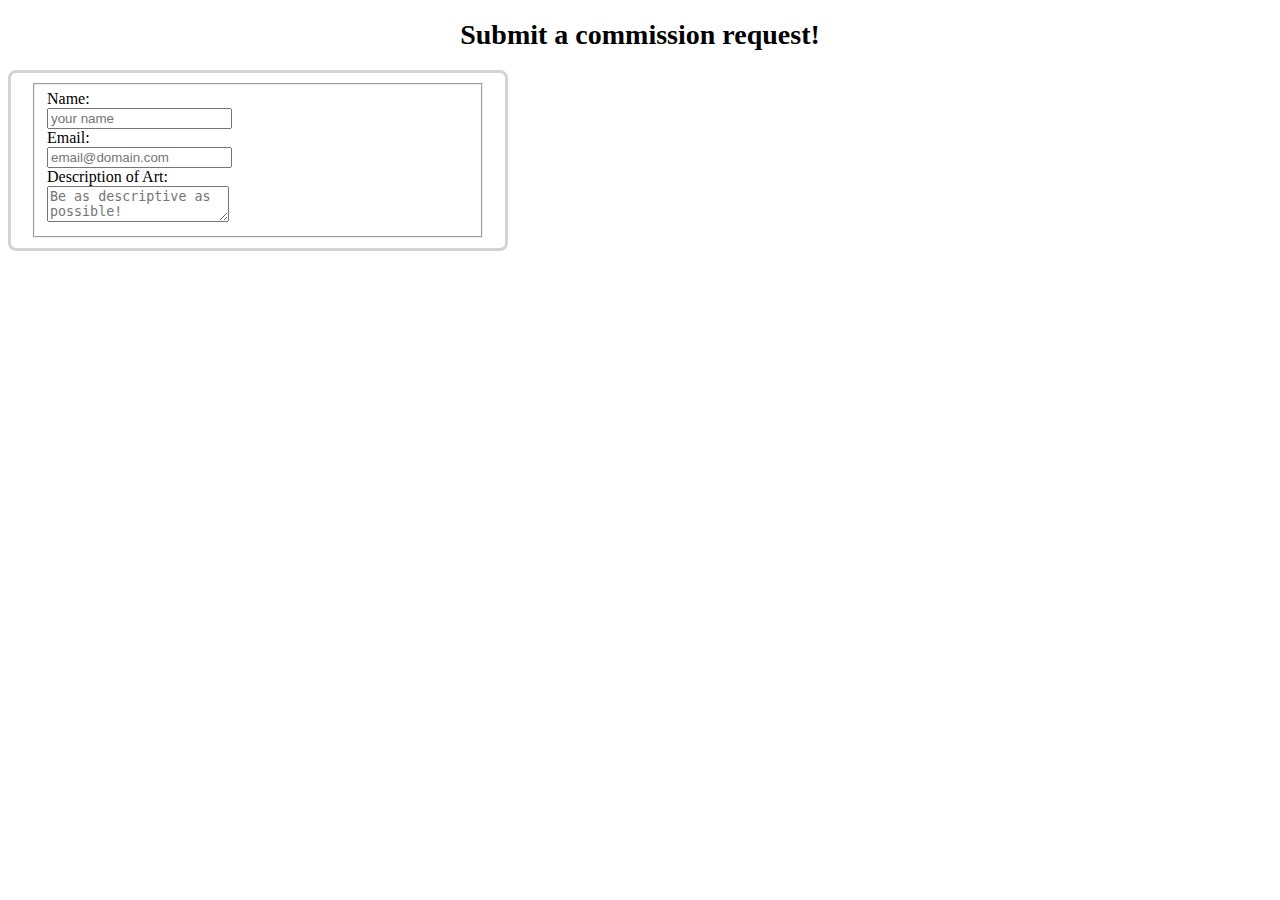
==== index.html @ fbc960d3 "first commit" ====
<!DOCTYPE html>
<html lang="en">
<head>
    <meta charset="UTF-8">
    <meta http-equiv="X-UA-Compatible" content="IE=edge">
    <meta name="viewport" content="width=device-width, initial-scale=1.0">
    <title>Maia Sheets</title>
    <link rel="stylesheet" href="https://cdn.jsdelivr.net/npm/bootstrap@4.5.3/dist/css/bootstrap.min.css" integrity="sha384-TX8t27EcRE3e/ihU7zmQxVncDAy5uIKz4rEkgIXeMed4M0jlfIDPvg6uqKI2xXr2" crossorigin="anonymous">
    <link rel="stylesheet" type="text/css" href="css/styles.css">
</head>
<body>
    <h1>Submit a commission request!</h1>
    <form action="/" method="post">
        <fieldset>
          <div><label for="name">Name:</label></div>
          <div><input type="text" id="name" name="user_name" placeholder="your name" value="" required></div>
          <div><label for="email">Email:</label></div>
          <div><input type="email" id="email" name="user_email" placeholder="email@domain.com" value="" required></div>
          <div><label for="artdescription">Description of Art:</label></div>
          <div><textarea id="artdescription" name="user_artdescription" placeholder="Be as descriptive as possible!"></textarea></div>
        </fieldset>
    </form>
    <script src="https://cdn.jsdelivr.net/npm/bootstrap@5.1.3/dist/js/bootstrap.bundle.min.js" integrity="sha384-ka7Sk0Gln4gmtz2MlQnikT1wXgYsOg+OMhuP+IlRH9sENBO0LRn5q+8nbTov4+1p" crossorigin="anonymous"></script>  
</body>
</html>
---- css/styles.css ----
form {
    max-width: 454px;
    padding: 10px 20px;
    border-style: solid;
    border-color: lightgray;
    border-radius: 8px;
}
label {
    margin-top: 10px;
}
h1 {
    text-align: center;
    font-size: 1.75em;
}
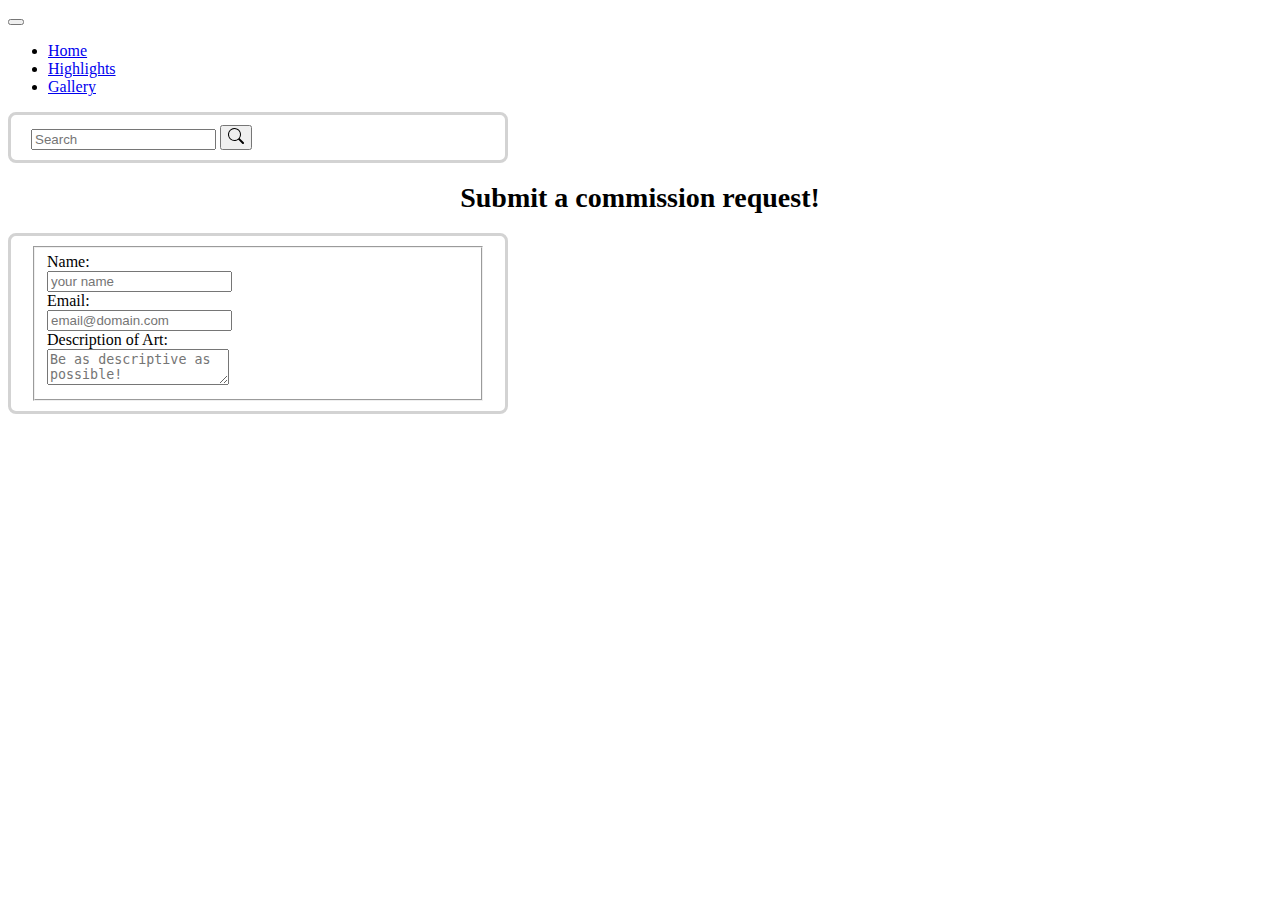
==== commit 23009511: "for irm" ====
--- a/index.html
+++ b/index.html
@@ -9,6 +9,36 @@
     <link rel="stylesheet" type="text/css" href="css/styles.css">
 </head>
 <body>
+
+    <!-- This is my collapsable navbar -->
+    <nav class="navbar navbar-expand-sm navbar-light">
+        <div class="container navigation">
+            <button type="button" class="navbar-toggler" data-bs-toggle="collapse" data-bs-target="#navbarNav"
+            aria-controls="navbarNav" aria-expanded="false" aria-label="Toggle navigation">
+                <span class="navbar-toggler-icon"></span>
+            </button>
+          <div class="collapse navbar-collapse" id="navbarNav">
+            <ul class="navbar-nav me-auto mb-0">
+              <li class="nav-item">
+                <a class="nav-link active" aria-current="page" aria-label="Home page" href="#">Home</a>
+              </li>
+              <li class="nav-item">
+                <a class="nav-link active" aria-current="page" aria-label="Highlights page" href="#">Highlights</a>
+              </li>
+              <li class="nav-item">
+                <a class="nav-link active" aria-current="page" aria-label="Gallery page" href="#">Gallery</a>
+              </li>
+            </ul>
+            <form class="d-flex">
+              <input class="form-control me-1" type="search" placeholder="Search" aria-label="Search">
+              <button class="btn btn-outline-secondary" type="submit"><svg xmlns="http://www.w3.org/2000/svg" width="16" height="16" fill="currentColor" class="bi bi-search" viewBox="0 0 16 16">
+                <path d="M11.742 10.344a6.5 6.5 0 1 0-1.397 1.398h-.001c.03.04.062.078.098.115l3.85 3.85a1 1 0 0 0 1.415-1.414l-3.85-3.85a1.007 1.007 0 0 0-.115-.1zM12 6.5a5.5 5.5 0 1 1-11 0 5.5 5.5 0 0 1 11 0z"/>
+              </svg></button>
+            </form>
+          </div>
+        </div>
+      </nav>
+
     <h1>Submit a commission request!</h1>
     <form action="/" method="post">
         <fieldset>
--- a/css/styles.css
+++ b/css/styles.css
@@ -1,3 +1,11 @@
+.navigation {
+    padding-top: 0;
+    padding-bottom: 0;
+}
+
+
+
+
 form {
     max-width: 454px;
     padding: 10px 20px;
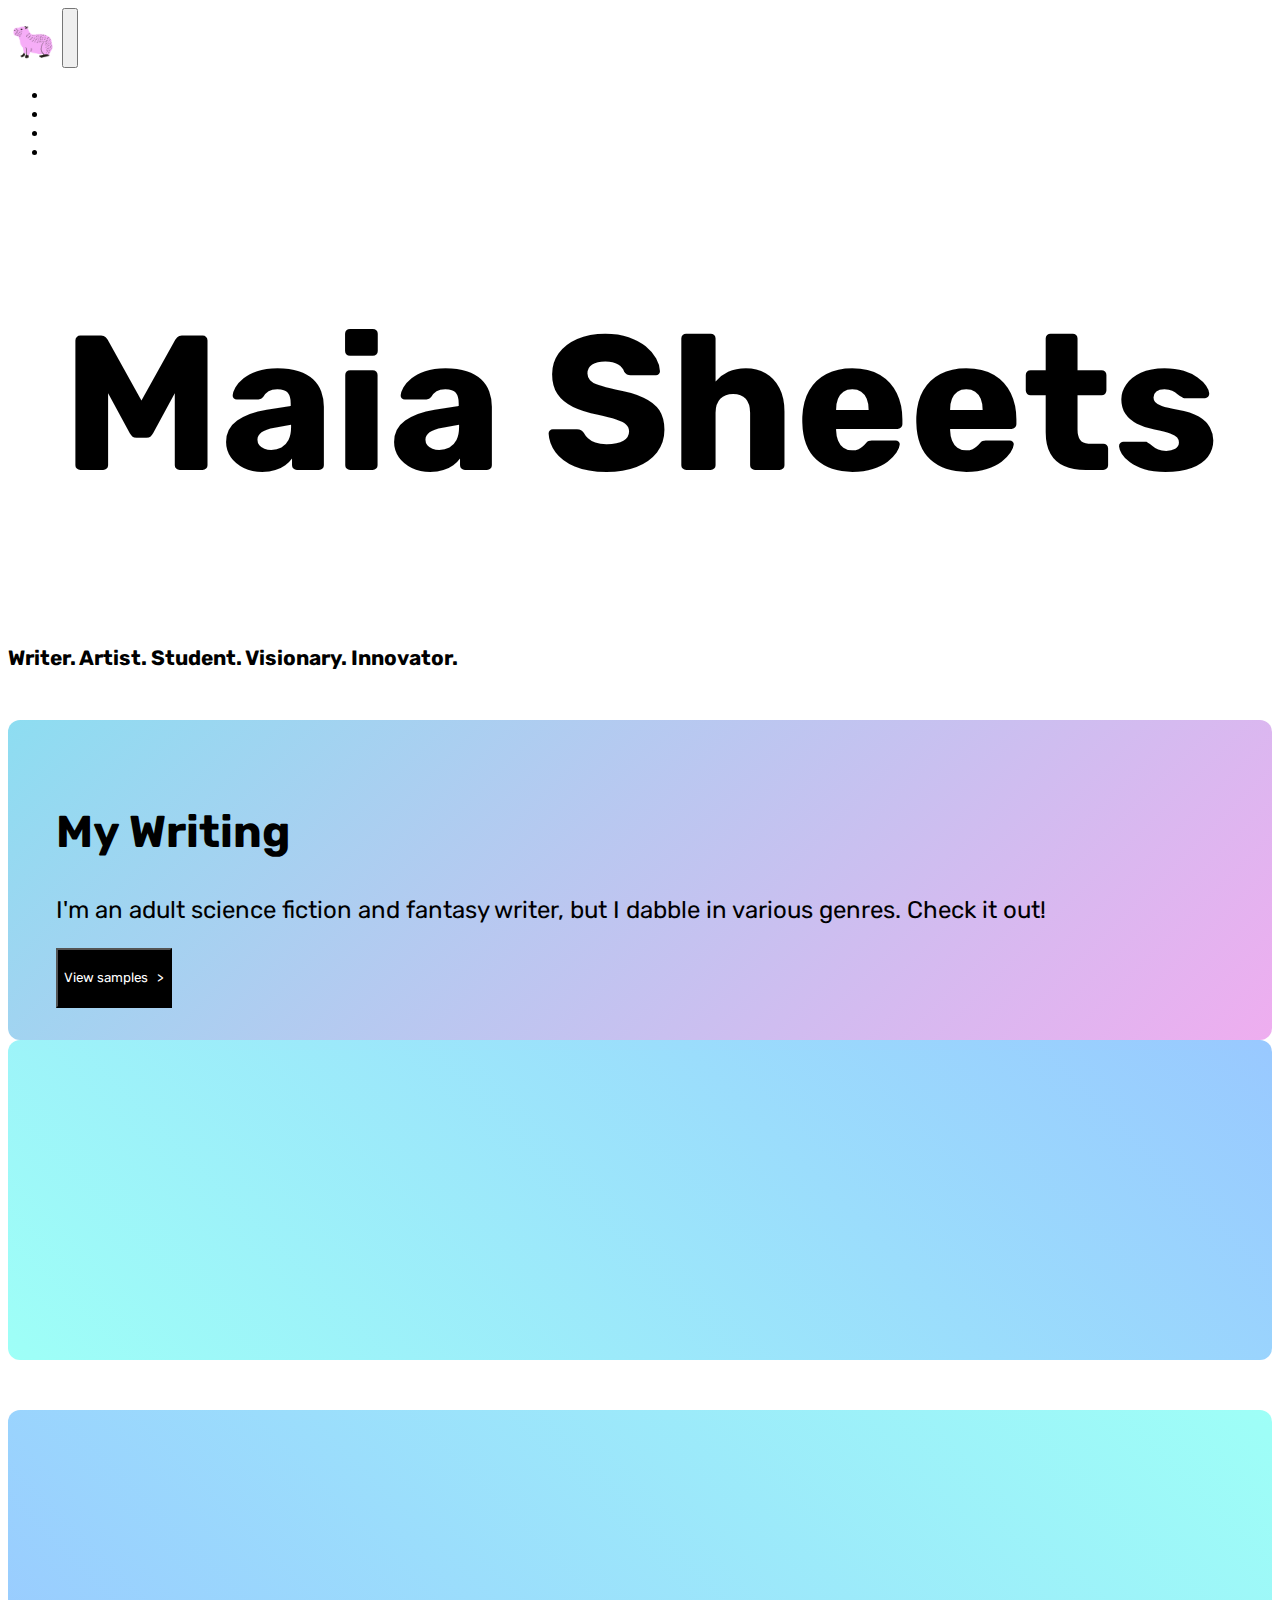
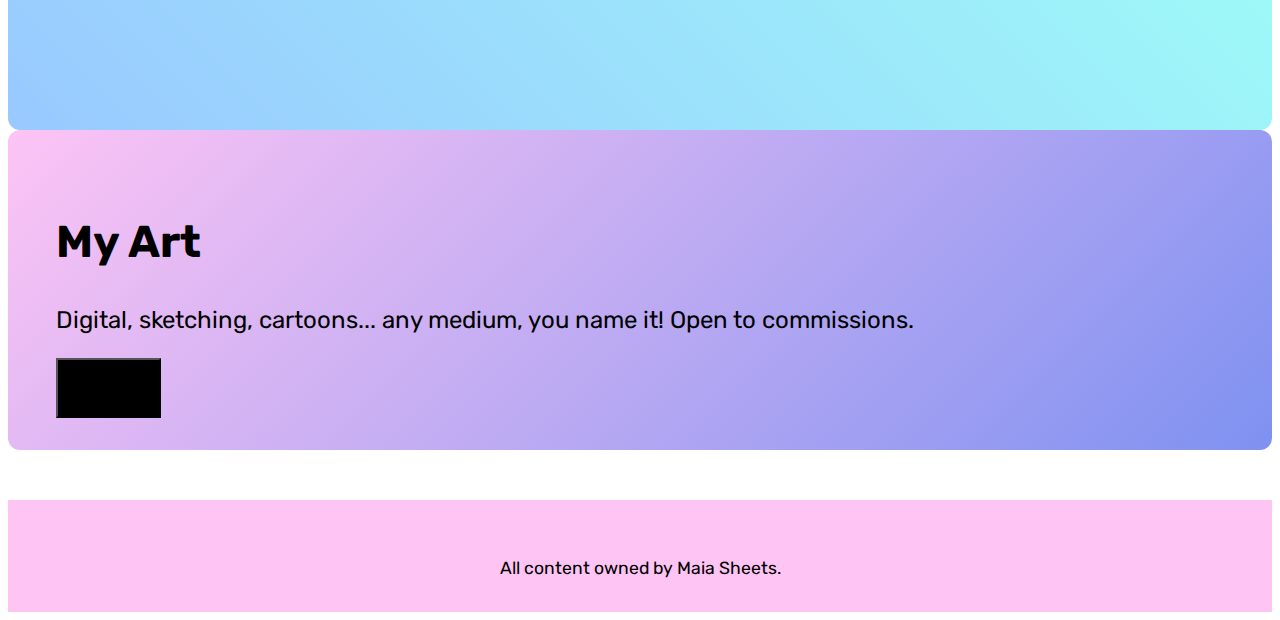
==== commit 773368bc: "end of night" ====
--- a/index.html
+++ b/index.html
@@ -4,52 +4,100 @@
     <meta charset="UTF-8">
     <meta http-equiv="X-UA-Compatible" content="IE=edge">
     <meta name="viewport" content="width=device-width, initial-scale=1.0">
-    <title>Maia Sheets</title>
+    <title>Home</title>
     <link rel="stylesheet" href="https://cdn.jsdelivr.net/npm/bootstrap@4.5.3/dist/css/bootstrap.min.css" integrity="sha384-TX8t27EcRE3e/ihU7zmQxVncDAy5uIKz4rEkgIXeMed4M0jlfIDPvg6uqKI2xXr2" crossorigin="anonymous">
     <link rel="stylesheet" type="text/css" href="css/styles.css">
 </head>
 <body>
 
-    <!-- This is my collapsable navbar -->
-    <nav class="navbar navbar-expand-sm navbar-light">
-        <div class="container navigation">
-            <button type="button" class="navbar-toggler" data-bs-toggle="collapse" data-bs-target="#navbarNav"
-            aria-controls="navbarNav" aria-expanded="false" aria-label="Toggle navigation">
-                <span class="navbar-toggler-icon"></span>
-            </button>
-          <div class="collapse navbar-collapse" id="navbarNav">
-            <ul class="navbar-nav me-auto mb-0">
-              <li class="nav-item">
-                <a class="nav-link active" aria-current="page" aria-label="Home page" href="#">Home</a>
-              </li>
-              <li class="nav-item">
-                <a class="nav-link active" aria-current="page" aria-label="Highlights page" href="#">Highlights</a>
-              </li>
-              <li class="nav-item">
-                <a class="nav-link active" aria-current="page" aria-label="Gallery page" href="#">Gallery</a>
-              </li>
-            </ul>
-            <form class="d-flex">
-              <input class="form-control me-1" type="search" placeholder="Search" aria-label="Search">
-              <button class="btn btn-outline-secondary" type="submit"><svg xmlns="http://www.w3.org/2000/svg" width="16" height="16" fill="currentColor" class="bi bi-search" viewBox="0 0 16 16">
-                <path d="M11.742 10.344a6.5 6.5 0 1 0-1.397 1.398h-.001c.03.04.062.078.098.115l3.85 3.85a1 1 0 0 0 1.415-1.414l-3.85-3.85a1.007 1.007 0 0 0-.115-.1zM12 6.5a5.5 5.5 0 1 1-11 0 5.5 5.5 0 0 1 11 0z"/>
-              </svg></button>
-            </form>
-          </div>
+  <!--LOGO AND COLLAPSIBLE NAVBAR-->
+  <nav class="navbar navbar-expand-sm navbar-light">
+    <div class="container-fluid">
+      <a href="/index.html" class="navbar-brand">
+        <img alt="Logo to go home" src="/img/logo.png" width="50" height="50">
+      </a>
+        <button type="button" class="navbar-toggler" data-bs-toggle="collapse" data-bs-target="#navbarNav"
+        aria-controls="navbarNav" aria-expanded="false" aria-label="Toggle navigation">
+            <span class="navbar-toggler-icon"></span>
+        </button>
+      <div class="collapse navbar-collapse justify-content-end" id="navbarNav">
+        <ul class="navbar-nav ms-2 mb-0">
+          <li class="nav-item">
+            <a class="nav-link active" aria-current="page" aria-label="Home page" href="/index.html">Home</a>
+          </li>
+          <li class="nav-item">
+            <a class="nav-link active" aria-current="page" aria-label="Writing page" href="#">Writing</a>
+          </li>
+          <li class="nav-item">
+            <a class="nav-link active" aria-current="page" aria-label="Art page" href="/art.html">Art</a>
+          </li>
+          <li class="nav-item">
+            <a class="nav-link active" aria-current="page" aria-label="Contact page" href="#">Contact</a>
+          </li>
+        </ul>
+
+      </div>
+    </div>
+  </nav>
+
+  
+  <!--HEADER WITH BIG WORDS-->
+  <div class="container">
+    <div class="row justify-content-center">
+      <h1>Maia Sheets</h1>
+    </div>
+    <div class="row justify-content-center">
+      <h3>Writer. Artist. Student. Visionary. Innovator.</h3>
+    </div>
+  </div>
+      
+  <!--MAIN CONTENT SECTIONS-->
+  <div class="container-fluid new-section home-content">
+
+    <!--WRITING-->
+    <div class="row">
+      <div class="col-lg-1 col-sm-0"></div>
+      <div class="col-lg-7 col-sm-12">
+        <div class="content-box blue-gradient float-start">
+          
+          <h2>My Writing</h2>
+          <p>I'm an adult science fiction and fantasy writer, but I dabble in various genres. Check it out!</p>
+
+          <button type="button" class="btn btn-dark btn-lg" ><a href="/art.html">View samples &nbsp; ></a></button>
+
         </div>
-      </nav>
+      </div>
+      <div class="col-lg-4 col-sm-0">
+        <div class="icon-box"></div>
+      </div>
+    </div>
 
-    <h1>Submit a commission request!</h1>
-    <form action="/" method="post">
-        <fieldset>
-          <div><label for="name">Name:</label></div>
-          <div><input type="text" id="name" name="user_name" placeholder="your name" value="" required></div>
-          <div><label for="email">Email:</label></div>
-          <div><input type="email" id="email" name="user_email" placeholder="email@domain.com" value="" required></div>
-          <div><label for="artdescription">Description of Art:</label></div>
-          <div><textarea id="artdescription" name="user_artdescription" placeholder="Be as descriptive as possible!"></textarea></div>
-        </fieldset>
-    </form>
-    <script src="https://cdn.jsdelivr.net/npm/bootstrap@5.1.3/dist/js/bootstrap.bundle.min.js" integrity="sha384-ka7Sk0Gln4gmtz2MlQnikT1wXgYsOg+OMhuP+IlRH9sENBO0LRn5q+8nbTov4+1p" crossorigin="anonymous"></script>  
+    <!--ART-->
+    <div class="row new-section">
+      <div class="col-lg-4 col-sm-0">
+        <div class="icon-box icon-box-bot"></div>
+      </div>
+      <div class="col-lg-7 col-sm-12">
+        <div class="content-box purple-gradient float-end">
+          
+          <h2>My Art</h2>
+          <p>Digital, sketching, cartoons... any medium, you name it! Open to commissions.</p>
+          <button type="button" class="btn btn-dark btn-lg" href="/art.html">View gallery &nbsp; ></button>
+
+        </div>
+      </div>
+      <div class="col-lg-1 col-sm-0"></div>
+    </div>
+  </div>
+
+
+  <!--FOOTER-->
+  <footer class="container-fluid new-section">
+    <p class="footer-text">All content owned by Maia Sheets.</p>
+  </footer>
+
+  
+
+  <script src="https://cdn.jsdelivr.net/npm/bootstrap@5.1.3/dist/js/bootstrap.bundle.min.js" integrity="sha384-ka7Sk0Gln4gmtz2MlQnikT1wXgYsOg+OMhuP+IlRH9sENBO0LRn5q+8nbTov4+1p" crossorigin="anonymous"></script>  
 </body>
 </html>--- a/css/styles.css
+++ b/css/styles.css
@@ -1,22 +1,149 @@
-.navigation {
-    padding-top: 0;
-    padding-bottom: 0;
+@import url('https://fonts.googleapis.com/css2?family=Rubik:wght@500;700&display=swap');
+
+*,
+*::before,
+*::after {
+    box-sizing: border-box;
 }
 
+h1 {
+    font-size: 12em;
+    font-family: 'Rubik', sans-serif;
+    text-align: center;
+}
 
+h2 {
+    font-size: 2.8em;
+    font-family: 'Rubik', sans-serif;
+}
 
+h3 {
+    font-size: 1.3em;
+    font-family: 'Rubik', sans-serif;
+}
 
-form {
-    max-width: 454px;
-    padding: 10px 20px;
-    border-style: solid;
-    border-color: lightgray;
-    border-radius: 8px;
+a, a:hover, a:focus, a:active {
+    text-decoration: none;
+    color: inherit;
 }
-label {
-    margin-top: 10px;
+
+a {
+    font-family: 'Rubik', sans-serif;  
+    color: white; 
+    transition: font-size 250ms;
 }
-h1 {
+
+p {
+    font-family: 'Rubik', sans-serif;
+    font-size: 1.5em;
+}
+
+button {
+    font-family: 'Rubik', sans-serif;
+    height: 60px;
+}
+
+a:hover {
+    font-size: 110%;
+}
+
+.new-section {
+    margin-top: 50px;
+}
+
+footer {
+    background:hsla(309, 93%, 88%, 1);
+    height: 7em;
+    padding-top: 40px;
     text-align: center;
-    font-size: 1.75em;
+}
+
+.content-box {
+    width: 100%;
+    height: 20em;
+    border-radius: 12px;
+    padding: 3em;
+}
+
+.icon-box {
+    width: 100%;
+    height: 20em;
+    border-radius: 12px;
+    background: linear-gradient(225deg, hsla(212, 100%, 80%, 1) 0%, hsla(175, 100%, 81%, 1) 100%);
+}
+
+.icon-box-bot {
+    background: linear-gradient(45deg, hsla(212, 100%, 80%, 1) 0%, hsla(175, 100%, 81%, 1) 100%);
+}
+
+.btn-dark {
+    background-color: black;
+}
+
+.blue-gradient {
+    background: linear-gradient(135deg, hsla(192, 78%, 75%, 1) 0%, hsla(299, 68%, 81%, 1) 100%);
+}
+
+.purple-gradient {
+    background: linear-gradient(135deg, hsla(309, 93%, 88%, 1) 0%, hsla(230, 80%, 72%, 1) 100%);
+    
+}
+
+.footer-text {
+    font-size: 1.1em;
+}
+
+@media all and (max-width: 992px) {
+    .icon-box {
+        display: none;
+    }
+}
+
+@media all and (max-width: 690px) and (min-width: 445px) {
+    h1 {
+        font-size: 24vw;
+    }
+
+    h2 {
+        font-size: 2.3em;
+    }
+
+    h3{
+        margin-top: 20px;
+    }
+
+    .home-content {
+        padding: 20px;
+    }
+
+    .content-box {
+        height: 15em;
+        padding: 2em;
+    }
+
+    .new-section {
+        margin-top: 30px;
+    }
+
+    .purple-gradient {
+        text-align: left;
+    }
+
+    p {
+        font-size: 1.2em;
+    }
+
+    button {
+        height: 50px;
+    }
+}
+
+@media all and (max-width: 585px) {
+    button {
+        height: 45px;
+    }
+
+    p {
+        font-size: 1.05em;
+    }
 }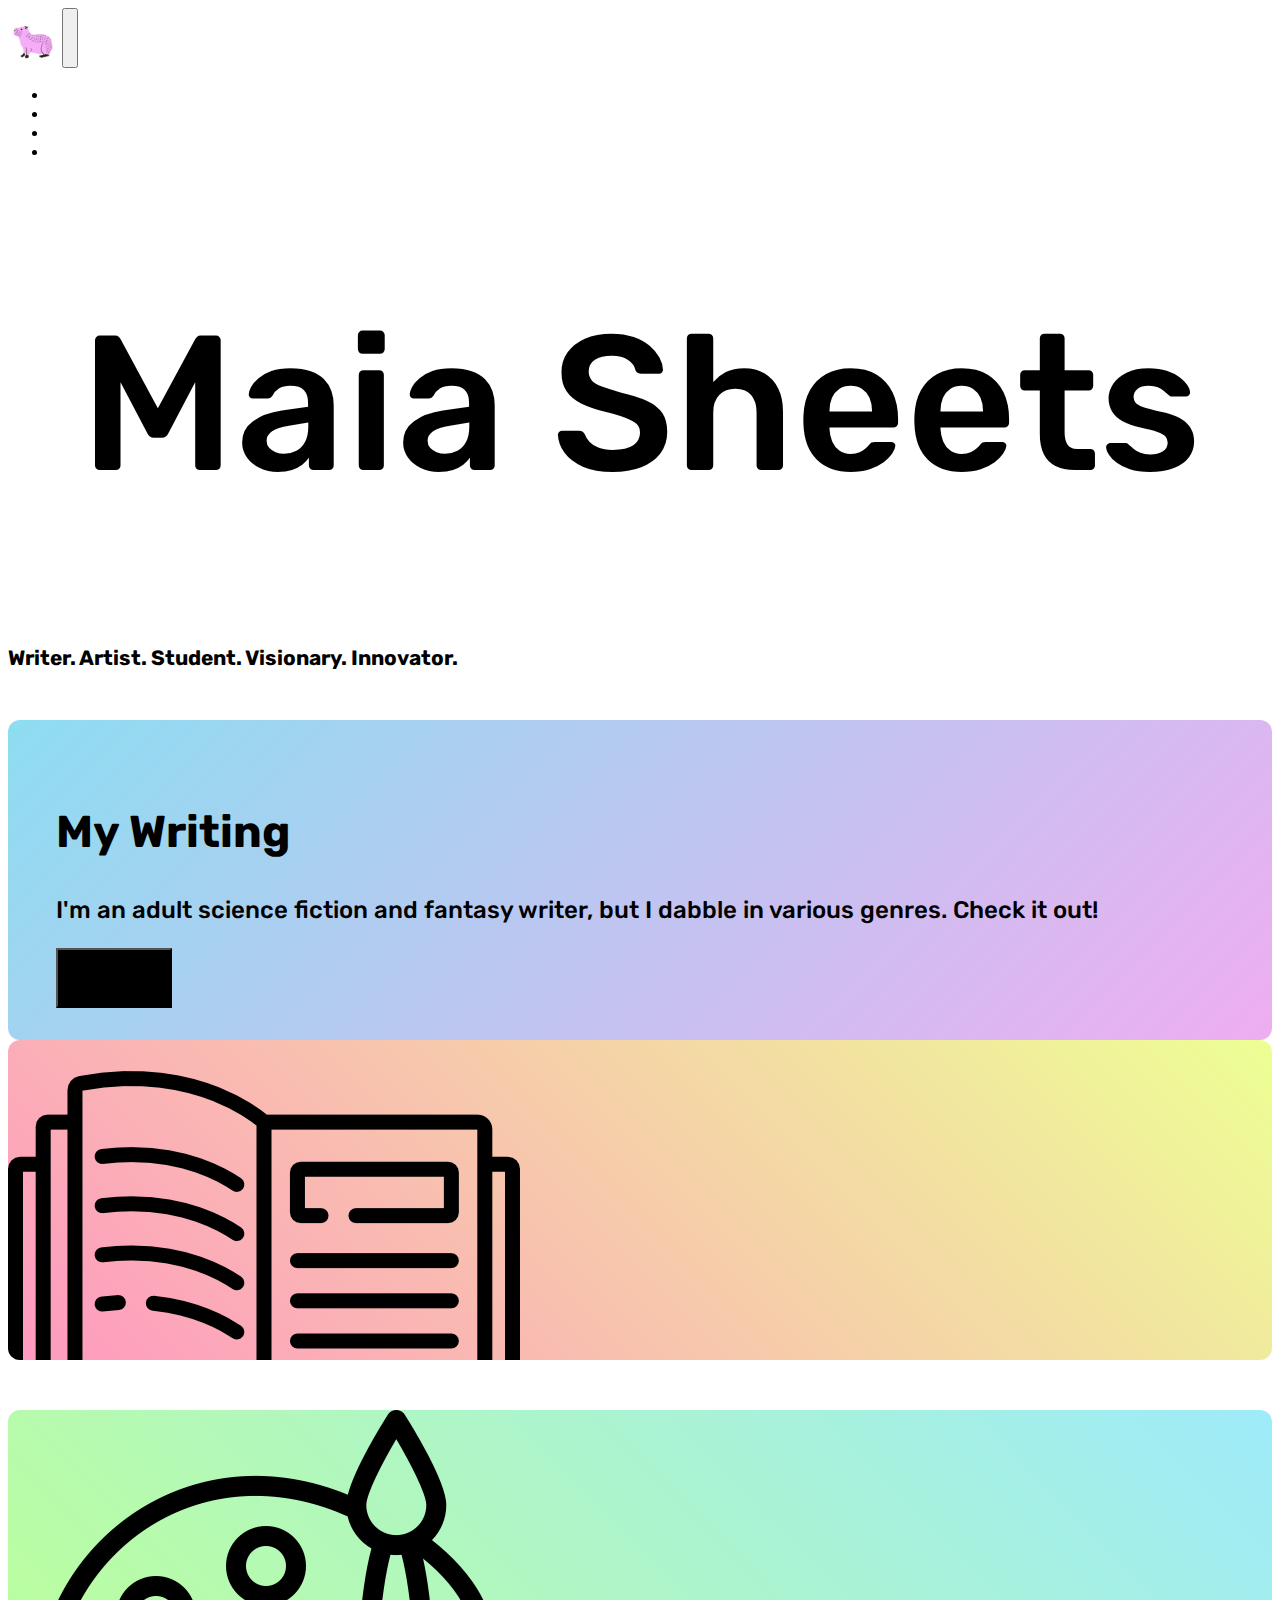
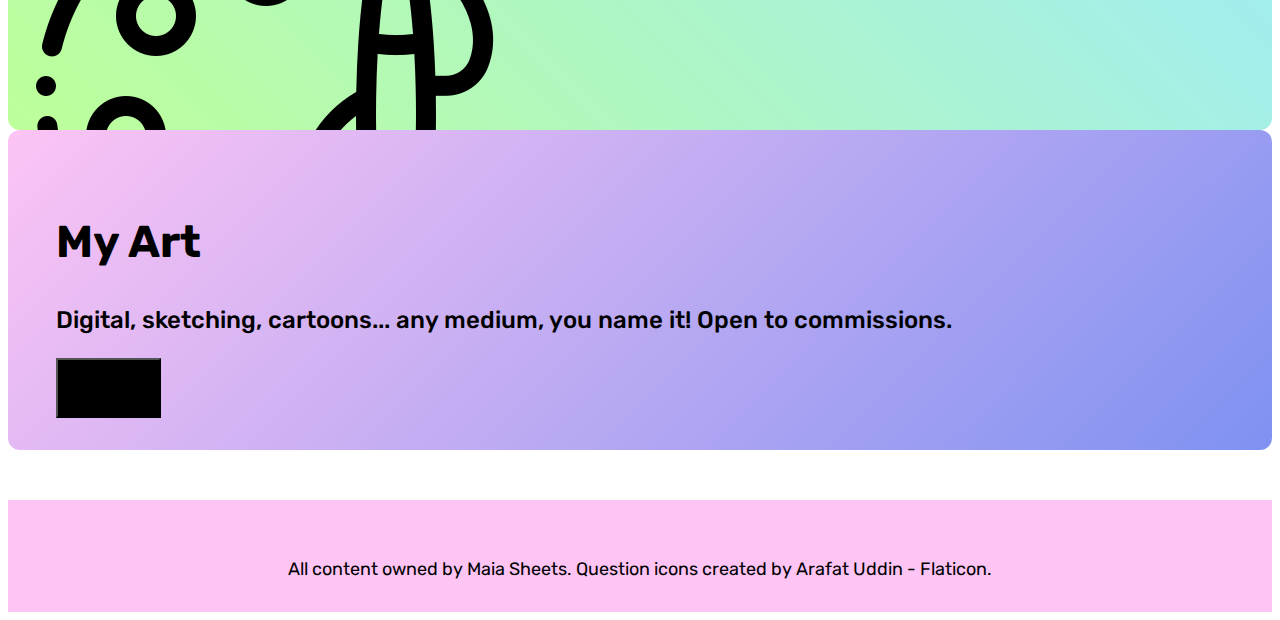
==== commit 538c1c12: "Final" ====
--- a/index.html
+++ b/index.html
@@ -13,8 +13,8 @@
   <!--LOGO AND COLLAPSIBLE NAVBAR-->
   <nav class="navbar navbar-expand-sm navbar-light">
     <div class="container-fluid">
-      <a href="/index.html" class="navbar-brand">
-        <img alt="Logo to go home" src="/img/logo.png" width="50" height="50">
+      <a href="index.html" class="navbar-brand">
+        <img alt="Logo to go home" src="img/logo.png" width="50" height="50">
       </a>
         <button type="button" class="navbar-toggler" data-bs-toggle="collapse" data-bs-target="#navbarNav"
         aria-controls="navbarNav" aria-expanded="false" aria-label="Toggle navigation">
@@ -23,16 +23,16 @@
       <div class="collapse navbar-collapse justify-content-end" id="navbarNav">
         <ul class="navbar-nav ms-2 mb-0">
           <li class="nav-item">
-            <a class="nav-link active" aria-current="page" aria-label="Home page" href="/index.html">Home</a>
+            <a class="nav-link active" aria-current="page" aria-label="Home page" href="index.html">Home</a>
           </li>
           <li class="nav-item">
-            <a class="nav-link active" aria-current="page" aria-label="Writing page" href="#">Writing</a>
+            <a class="nav-link active" aria-current="page" aria-label="Writing page" href="writing.html">Writing</a>
           </li>
           <li class="nav-item">
-            <a class="nav-link active" aria-current="page" aria-label="Art page" href="/art.html">Art</a>
+            <a class="nav-link active" aria-current="page" aria-label="Art page" href="art.html">Art</a>
           </li>
           <li class="nav-item">
-            <a class="nav-link active" aria-current="page" aria-label="Contact page" href="#">Contact</a>
+            <a class="nav-link active" aria-current="page" aria-label="Contact page" href="contact.html">Contact</a>
           </li>
         </ul>
 
@@ -42,14 +42,17 @@
 
   
   <!--HEADER WITH BIG WORDS-->
-  <div class="container">
-    <div class="row justify-content-center">
-      <h1>Maia Sheets</h1>
+  <header>
+    <div class="container">
+      <div class="row justify-content-center">
+        <h1>Maia Sheets</h1>
+      </div>
+      <div class="row justify-content-center">
+        <h3>Writer. Artist. Student. Visionary. Innovator.</h3>
+      </div>
     </div>
-    <div class="row justify-content-center">
-      <h3>Writer. Artist. Student. Visionary. Innovator.</h3>
-    </div>
-  </div>
+  </header>
+
       
   <!--MAIN CONTENT SECTIONS-->
   <div class="container-fluid new-section home-content">
@@ -61,28 +64,32 @@
         <div class="content-box blue-gradient float-start">
           
           <h2>My Writing</h2>
-          <p>I'm an adult science fiction and fantasy writer, but I dabble in various genres. Check it out!</p>
+          <p class="home-card-text">I'm an adult science fiction and fantasy writer, but I dabble in various genres. Check it out!</p>
 
-          <button type="button" class="btn btn-dark btn-lg" ><a href="/art.html">View samples &nbsp; ></a></button>
+          <a href="writing.html"><button type="button" class="btn btn-dark btn-lg" ><div class="enlarge">View samples &nbsp; ></div></button></a>
 
         </div>
       </div>
       <div class="col-lg-4 col-sm-0">
-        <div class="icon-box"></div>
+        <div class="icon-box disappear">
+          <img src="img/openbook.png" alt="Open book">
+        </div>
       </div>
     </div>
 
     <!--ART-->
     <div class="row new-section">
       <div class="col-lg-4 col-sm-0">
-        <div class="icon-box icon-box-bot"></div>
+        <div class="icon-box icon-box-bot disappear">
+          <img src="img/art.png" alt="Paintbrush">
+        </div>
       </div>
       <div class="col-lg-7 col-sm-12">
         <div class="content-box purple-gradient float-end">
           
           <h2>My Art</h2>
-          <p>Digital, sketching, cartoons... any medium, you name it! Open to commissions.</p>
-          <button type="button" class="btn btn-dark btn-lg" href="/art.html">View gallery &nbsp; ></button>
+          <p class="home-card-text">Digital, sketching, cartoons... any medium, you name it! Open to commissions.</p>
+          <a href="art.html"><button type="button" class="btn btn-dark btn-lg"><div class="enlarge">View gallery &nbsp; ></div></button></a>
 
         </div>
       </div>
@@ -93,7 +100,7 @@
 
   <!--FOOTER-->
   <footer class="container-fluid new-section">
-    <p class="footer-text">All content owned by Maia Sheets.</p>
+    <p class="footer-text">All content owned by Maia Sheets. <a href="https://www.flaticon.com/free-icons/question" title="book and art icons" class="footer-text" target="_blank" rel="noopener noreferrer"> Question icons created by Arafat Uddin - Flaticon.</a></p>
   </footer>
 
   
--- a/css/styles.css
+++ b/css/styles.css
@@ -1,4 +1,4 @@
-@import url('https://fonts.googleapis.com/css2?family=Rubik:wght@500;700&display=swap');
+@import url('https://fonts.googleapis.com/css2?family=Rubik:wght@400;500&display=swap');
 
 *,
 *::before,
@@ -9,13 +9,24 @@
 h1 {
     font-size: 12em;
     font-family: 'Rubik', sans-serif;
+    font-weight: 500;
     text-align: center;
+}
+
+#writing-highlight {
+    background-color: #72ddf7;
+    background-color: hsla(190, 90%, 80%, 1);
 }
 
 h2 {
     font-size: 2.8em;
     font-family: 'Rubik', sans-serif;
 }
+
+.writing-header {
+    font-size: 2em;
+}
+
 
 h3 {
     font-size: 1.3em;
@@ -33,22 +44,50 @@
     transition: font-size 250ms;
 }
 
+a:hover, a:focus {
+    font-size: 110%;
+}
+
+.enlarge {
+    transition: font-size 250ms;
+}
+
+.enlarge:hover, .enlarge:focus {
+    font-size: 110%;
+}
+
+
+.writing-links {
+    color: black;
+    background-color: hsla(190, 90%, 80%, 1);
+    transition: background-color 250ms, font-size 250ms;
+}
+
+.writing-links:hover, .writing-links:focus {
+    background-color: hsla(299, 68%, 81%, 1);
+}
+
 p {
     font-family: 'Rubik', sans-serif;
+    font-weight: 400;
     font-size: 1.5em;
 }
 
+.home-card-text {
+    font-weight: 500;
+}
+
 button {
     font-family: 'Rubik', sans-serif;
     height: 60px;
-}
-
-a:hover {
-    font-size: 110%;
 }
 
 .new-section {
     margin-top: 50px;
+}
+
+.new-space {
+    margin-top: 25px;
 }
 
 footer {
@@ -58,6 +97,12 @@
     text-align: center;
 }
 
+.footer-text {
+    font-size: 18px;
+    color: black;
+}
+
+
 .content-box {
     width: 100%;
     height: 20em;
@@ -69,11 +114,13 @@
     width: 100%;
     height: 20em;
     border-radius: 12px;
-    background: linear-gradient(225deg, hsla(212, 100%, 80%, 1) 0%, hsla(175, 100%, 81%, 1) 100%);
+    background: linear-gradient(45deg, hsla(337, 100%, 80%, 1) 0%, hsla(70, 100%, 79%, 1) 100%);
+    overflow: hidden;
 }
 
 .icon-box-bot {
-    background: linear-gradient(45deg, hsla(212, 100%, 80%, 1) 0%, hsla(175, 100%, 81%, 1) 100%);
+    background: linear-gradient(45deg, hsla(99, 100%, 80%, 1) 0%, hsla(190, 90%, 80%, 1) 100%);
+    
 }
 
 .btn-dark {
@@ -89,23 +136,23 @@
     
 }
 
-.footer-text {
-    font-size: 1.1em;
-}
-
-@media all and (max-width: 992px) {
-    .icon-box {
+@media only screen and (max-width: 992px) {
+    .disappear {
         display: none;
     }
 }
 
-@media all and (max-width: 690px) and (min-width: 445px) {
+@media only screen and (max-width: 690px) and (min-width: 445px) {
     h1 {
         font-size: 24vw;
     }
 
     h2 {
         font-size: 2.3em;
+    }
+
+    .writing-header {
+        font-size: 1.7em;
     }
 
     h3{
@@ -125,6 +172,10 @@
         margin-top: 30px;
     }
 
+    .new-space {
+        margin-top: 15px;
+    }
+
     .purple-gradient {
         text-align: left;
     }
@@ -138,7 +189,7 @@
     }
 }
 
-@media all and (max-width: 585px) {
+@media only screen and (max-width: 585px) {
     button {
         height: 45px;
     }
@@ -146,4 +197,13 @@
     p {
         font-size: 1.05em;
     }
+
+    h3 {
+        font-size: 1.2em;
+    }
+
+    .writing-container {
+        padding-left: 40px;
+        padding-right: 40px;
+    }
 }